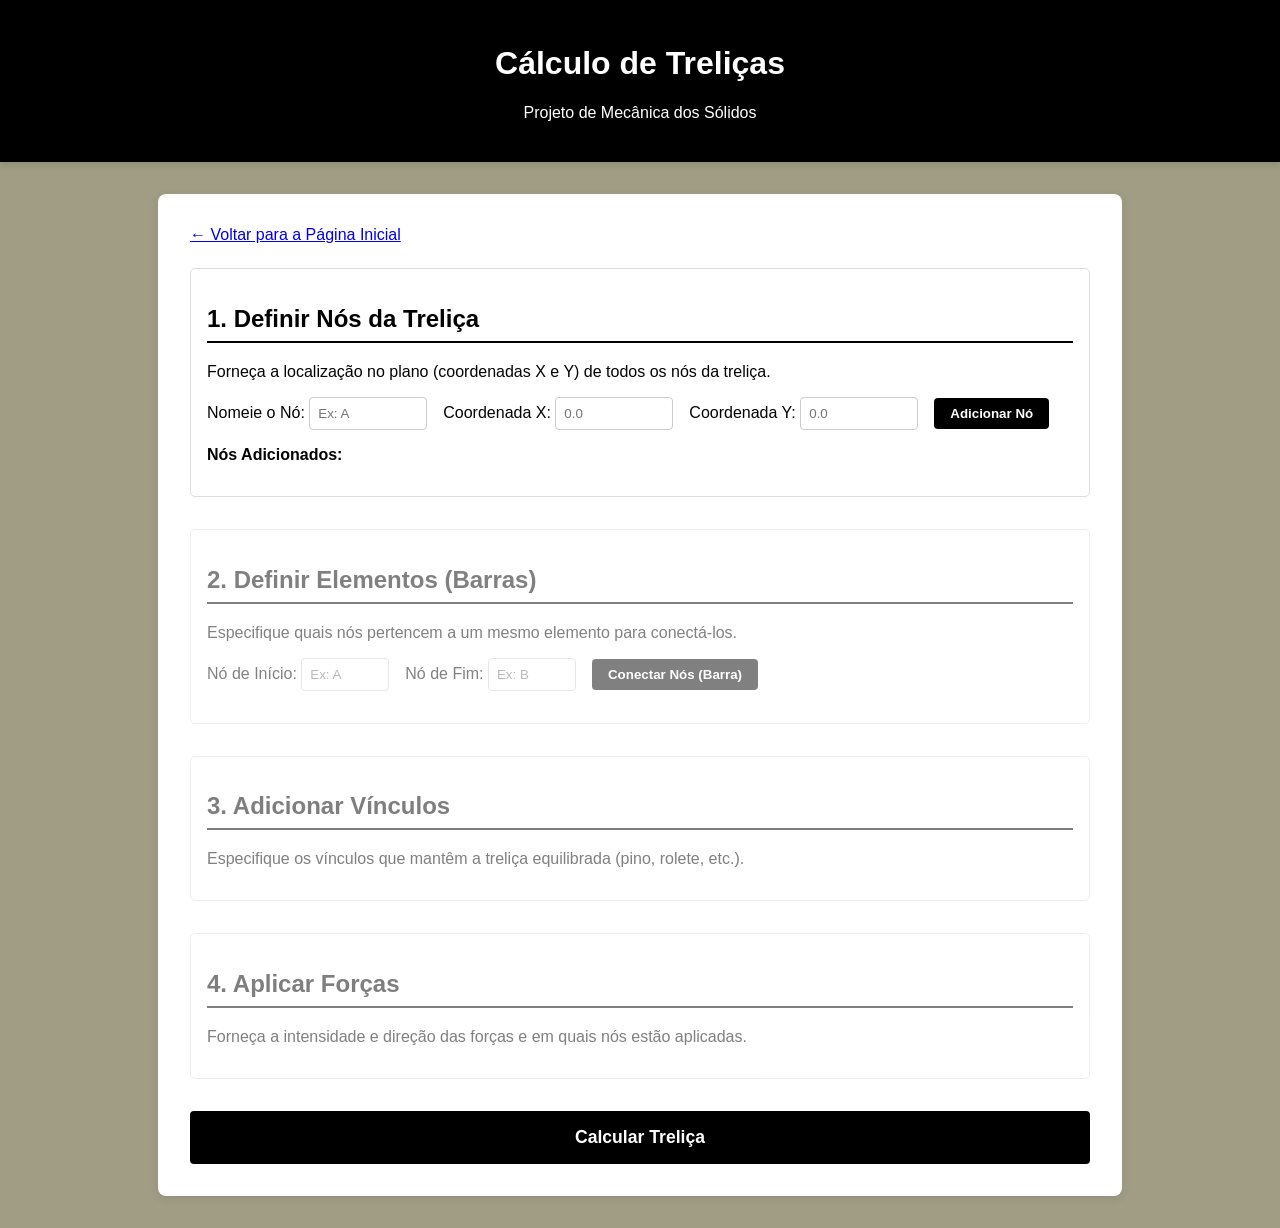
==== trelicas.html @ 82a8f2bc "Create trelicas.html" ====
<!DOCTYPE html>
<html lang="pt-BR">
<head>
    <meta charset="UTF-8">
    <meta name="viewport" content="width=device-width, initial-scale=1.0">
    <title>Calculadora de Treliças - Mecânica dos Sólidos</title>
    <link rel="stylesheet" href="style.css">
</head>
<body>

    <header>
        <h1>Cálculo de Treliças</h1>
        <p>Projeto de Mecânica dos Sólidos</p>
    </header>

    <main>
        <div style="margin-bottom: 1.5rem;">
            <a href="index.html" class="btn-voltar">← Voltar para a Página Inicial</a>
        </div>

        <section class="step-section" id="passo1">
            <h2>1. Definir Nós da Treliça</h2>
            <p>Forneça a localização no plano (coordenadas X e Y) de todos os nós da treliça.</p>
            
            <div class="input-group">
                <label>Nomeie o Nó: <input type="text" id="node-id" placeholder="Ex: A" maxlength="2"></label>
                <label>Coordenada X: <input type="number" id="node-x" step="0.01" placeholder="0.0"></label>
                <label>Coordenada Y: <input type="number" id="node-y" step="0.01" placeholder="0.0"></label>
                <button onclick="adicionarNo()">Adicionar Nó</button>
            </div>

            <div class="node-list" id="lista-nos">
                <strong>Nós Adicionados:</strong>
                <ul id="ul-nos"></ul>
            </div>
        </section>

        <section class="step-section" id="passo2" style="opacity: 0.5;">
            <h2>2. Definir Elementos (Barras)</h2>
            <p>Especifique quais nós pertencem a um mesmo elemento para conectá-los.</p>
            <div class="input-group">
                <label>Nó de Início: <input type="text" id="bar-start" placeholder="Ex: A" maxlength="2" style="width: 70px;"></label>
                <label>Nó de Fim: <input type="text" id="bar-end" placeholder="Ex: B" maxlength="2" style="width: 70px;"></label>
                <button onclick="alert('Lógica de adicionar barras será implementada aqui!')">Conectar Nós (Barra)</button>
            </div>
        </section>

        <section class="step-section" id="passo3" style="opacity: 0.5;">
            <h2>3. Adicionar Vínculos</h2>
            <p>Especifique os vínculos que mantêm a treliça equilibrada (pino, rolete, etc.).</p>
        </section>

        <section class="step-section" id="passo4" style="opacity: 0.5;">
            <h2>4. Aplicar Forças</h2>
            <p>Forneça a intensidade e direção das forças e em quais nós estão aplicadas.</p>
        </section>

        <button class="btn-calcular">Calcular Treliça</button>
    </main>

    <script src="script.js"></script>
</body>
</html>
---- style.css ----
/* página inicial */
:root {
    --primary-color: #000000;
    --secondary-color: #a19d85;
    --text-color: #030303;
}

body {
    font-family: 'Segoe UI', Tahoma, Geneva, Verdana, sans-serif;
    background-color: var(--secondary-color);
    color: var(--text-color);
    margin: 0;
    padding: 0;
}

header {
    background-color: var(--primary-color);
    color: white;
    padding: 1.5rem;
    text-align: center;
    box-shadow: 0 4px 6px rgba(0,0,0,0.1);
}

main {
    max-width: 900px;
    margin: 2rem auto;
    background: white;
    padding: 2rem;
    border-radius: 8px;
    box-shadow: 0 2px 10px rgba(0,0,0,0.1);
}

h2 {
    color: var(--primary-color);
    border-bottom: 2px solid var(--primary-color);
    padding-bottom: 0.5rem;
}

.step-section {
    margin-bottom: 2rem;
    padding: 1rem;
    border: 1px solid #ddd;
    border-radius: 5px;
}

.input-group {
    display: flex;
    gap: 1rem;
    margin-bottom: 1rem;
    align-items: center;
}

input {
    padding: 0.5rem;
    border: 1px solid #ccc;
    border-radius: 4px;
    width: 100px;
}

button {
    background-color: var(--primary-color);
    color: white;
    border: none;
    padding: 0.5rem 1rem;
    border-radius: 4px;
    cursor: pointer;
    font-weight: bold;
    transition: background 0.3s;
}

button:hover {
    background-color: #004494;
}

.btn-calcular {
    width: 100%;
    padding: 1rem;
    font-size: 1.1rem;
}

.node-list {
    margin-top: 1rem;
}
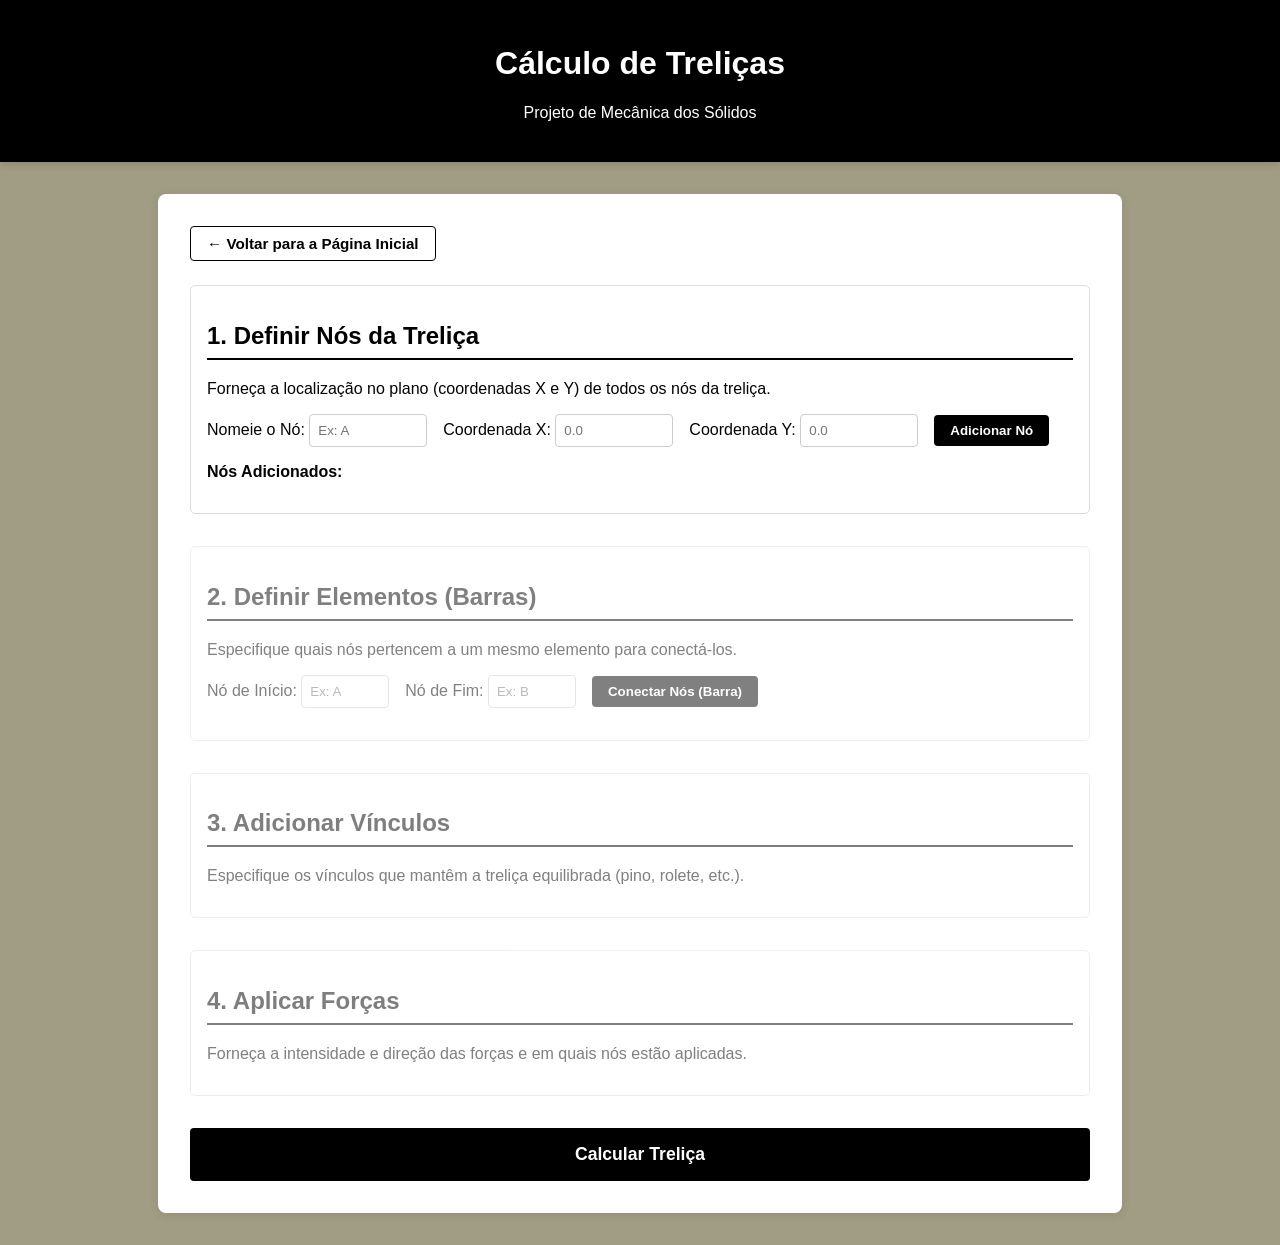
==== commit 31dac3f7: "Salvando progresso antes do checkout" ====
--- a/trelicas.html
+++ b/trelicas.html
@@ -60,4 +60,4 @@
 
     <script src="script.js"></script>
 </body>
-</html>
+</html>
--- a/style.css
+++ b/style.css
@@ -1,8 +1,9 @@
-/* página inicial */
+/* página inicial e global */
 :root {
     --primary-color: #000000;
     --secondary-color: #a19d85;
     --text-color: #030303;
+    --bg-card: #ffffff;
 }
 
 body {
@@ -36,6 +37,73 @@
     padding-bottom: 0.5rem;
 }
 
+/* Regras do Dashboard (Página Inicial) */
+.dashboard-grid {
+    display: flex;
+    flex-wrap: wrap;
+    gap: 1.5rem;
+    margin-top: 2rem;
+}
+
+.card {
+    background: var(--bg-card);
+    border: 1px solid #ddd;
+    border-radius: 8px;
+    padding: 1.5rem;
+    flex: 1 1 calc(50% - 1.5rem); /* Dois cards por linha no desktop */
+    box-sizing: border-box;
+    display: flex;
+    flex-direction: column;
+    justify-content: space-between;
+    box-shadow: 0 2px 5px rgba(0,0,0,0.05);
+}
+
+.card h3 {
+    margin-top: 0;
+    color: var(--primary-color);
+}
+
+.card p {
+    color: #555;
+    font-size: 0.95rem;
+    line-height: 1.4;
+    margin-bottom: 1.5rem;
+}
+
+.card.disabled {
+    opacity: 0.6;
+    background-color: #f9f9f9;
+}
+
+/* Botões e Links */
+.btn-link {
+    display: inline-block;
+    text-align: center;
+    background-color: var(--primary-color);
+    color: white;
+    text-decoration: none;
+    padding: 0.7rem 1rem;
+    border-radius: 4px;
+    font-weight: bold;
+    transition: background 0.3s;
+}
+
+.btn-link:hover {
+    background-color: #333333;
+}
+
+.btn-disabled {
+    background-color: #cccccc;
+    color: #666666;
+    border: none;
+    padding: 0.7rem 1rem;
+    border-radius: 4px;
+    font-weight: bold;
+    cursor: not-allowed;
+    width: 100%;
+}
+
+/* Estilos da página de cálculo (Treliças) */
 .step-section {
     margin-bottom: 2rem;
     padding: 1rem;
@@ -45,6 +113,7 @@
 
 .input-group {
     display: flex;
+    flex-wrap: wrap;
     gap: 1rem;
     margin-bottom: 1rem;
     align-items: center;
@@ -69,7 +138,7 @@
 }
 
 button:hover {
-    background-color: #004494;
+    background-color: #333333;
 }
 
 .btn-calcular {
@@ -80,4 +149,21 @@
 
 .node-list {
     margin-top: 1rem;
+}
+
+.btn-voltar {
+    display: inline-block;
+    color: var(--primary-color);
+    text-decoration: none;
+    font-weight: bold;
+    font-size: 0.95rem;
+    padding: 0.5rem 1rem;
+    border: 1px solid var(--primary-color);
+    border-radius: 4px;
+    transition: all 0.3s ease;
+}
+
+.btn-voltar:hover {
+    background-color: var(--primary-color);
+    color: white;
 }
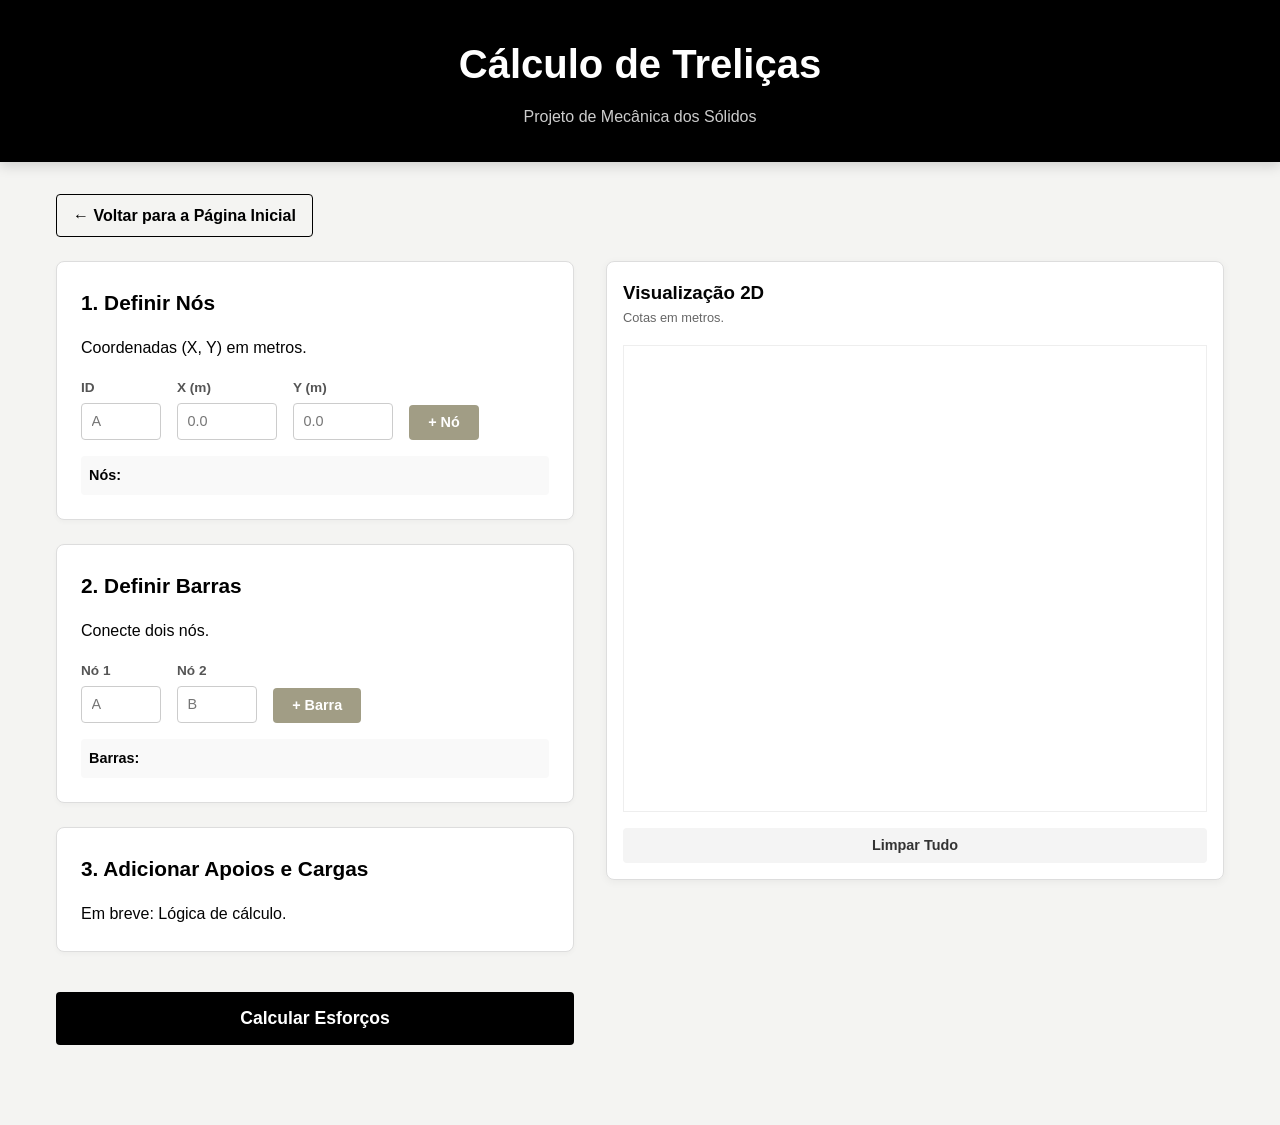
==== commit f7f21d64: "Update trelicas.html" ====
--- a/trelicas.html
+++ b/trelicas.html
@@ -14,50 +14,73 @@
     </header>
 
     <main>
-        <div style="margin-bottom: 1.5rem;">
-            <a href="index.html" class="btn-voltar">← Voltar para a Página Inicial</a>
-        </div>
+        <a href="index.html" class="btn-voltar">← Voltar para a Página Inicial</a>
 
-        <section class="step-section" id="passo1">
-            <h2>1. Definir Nós da Treliça</h2>
-            <p>Forneça a localização no plano (coordenadas X e Y) de todos os nós da treliça.</p>
-            
-            <div class="input-group">
-                <label>Nomeie o Nó: <input type="text" id="node-id" placeholder="Ex: A" maxlength="2"></label>
-                <label>Coordenada X: <input type="number" id="node-x" step="0.01" placeholder="0.0"></label>
-                <label>Coordenada Y: <input type="number" id="node-y" step="0.01" placeholder="0.0"></label>
-                <button onclick="adicionarNo()">Adicionar Nó</button>
+        <div class="calc-container">
+            <div class="inputs-panel">
+                <section class="step-section" id="passo1">
+                    <h2>1. Definir Nós</h2>
+                    <p>Coordenadas (X, Y) em metros.</p>
+                    
+                    <div class="input-group">
+                        <div class="input-field">
+                            <label>ID</label>
+                            <input type="text" id="node-id" placeholder="A" maxlength="2">
+                        </div>
+                        <div class="input-field">
+                            <label>X (m)</label>
+                            <input type="number" id="node-x" step="0.1" placeholder="0.0">
+                        </div>
+                        <div class="input-field">
+                            <label>Y (m)</label>
+                            <input type="number" id="node-y" step="0.1" placeholder="0.0">
+                        </div>
+                        <button class="btn-add" onclick="adicionarNo()">+ Nó</button>
+                    </div>
+
+                    <div class="data-list" id="lista-nos">
+                        <strong>Nós:</strong>
+                        <ul id="ul-nos"></ul>
+                    </div>
+                </section>
+
+                <section class="step-section" id="passo2">
+                    <h2>2. Definir Barras</h2>
+                    <p>Conecte dois nós.</p>
+                    <div class="input-group">
+                        <div class="input-field">
+                            <label>Nó 1</label>
+                            <input type="text" id="bar-start" placeholder="A" maxlength="2">
+                        </div>
+                        <div class="input-field">
+                            <label>Nó 2</label>
+                            <input type="text" id="bar-end" placeholder="B" maxlength="2">
+                        </div>
+                        <button class="btn-add" onclick="adicionarBarra()">+ Barra</button>
+                    </div>
+                    <div class="data-list">
+                        <strong>Barras:</strong>
+                        <ul id="ul-barras"></ul>
+                    </div>
+                </section>
+
+                <section class="step-section" id="passo3">
+                    <h2>3. Adicionar Apoios e Cargas</h2>
+                    <p>Em breve: Lógica de cálculo.</p>
+                </section>
+
+                <button class="btn-calcular" onclick="alert('Lógica de cálculo matricial necessária.')">Calcular Esforços</button>
             </div>
 
-            <div class="node-list" id="lista-nos">
-                <strong>Nós Adicionados:</strong>
-                <ul id="ul-nos"></ul>
+            <div class="graph-panel">
+                <h3>Visualização 2D</h3>
+                <p style="font-size:0.8rem; color:#666;">Cotas em metros.</p>
+                <canvas id="canvasTrelica" width="500" height="400"></canvas>
+                <button style="margin-top:0.5rem; background:#f4f4f4; color:#333; width:100%;" onclick="limparTudo()">Limpar Tudo</button>
             </div>
-        </section>
-
-        <section class="step-section" id="passo2" style="opacity: 0.5;">
-            <h2>2. Definir Elementos (Barras)</h2>
-            <p>Especifique quais nós pertencem a um mesmo elemento para conectá-los.</p>
-            <div class="input-group">
-                <label>Nó de Início: <input type="text" id="bar-start" placeholder="Ex: A" maxlength="2" style="width: 70px;"></label>
-                <label>Nó de Fim: <input type="text" id="bar-end" placeholder="Ex: B" maxlength="2" style="width: 70px;"></label>
-                <button onclick="alert('Lógica de adicionar barras será implementada aqui!')">Conectar Nós (Barra)</button>
-            </div>
-        </section>
-
-        <section class="step-section" id="passo3" style="opacity: 0.5;">
-            <h2>3. Adicionar Vínculos</h2>
-            <p>Especifique os vínculos que mantêm a treliça equilibrada (pino, rolete, etc.).</p>
-        </section>
-
-        <section class="step-section" id="passo4" style="opacity: 0.5;">
-            <h2>4. Aplicar Forças</h2>
-            <p>Forneça a intensidade e direção das forças e em quais nós estão aplicadas.</p>
-        </section>
-
-        <button class="btn-calcular">Calcular Treliça</button>
+        </div>
     </main>
 
-    <script src="script.js"></script>
+    <script src="script_trelicas.js"></script>
 </body>
-</html>+</html>
--- a/style.css
+++ b/style.css
@@ -1,43 +1,86 @@
-/* página inicial e global */
+/* --- Variáveis Globais e Reset --- */
 :root {
-    --primary-color: #000000;
-    --secondary-color: #a19d85;
+    --primary-color: #000000; /* Preto */
+    --secondary-color: #a19d85; /* Bege/Safari */
+    --accent-color: #d4af37; /* Ouro para destaques */
     --text-color: #030303;
     --bg-card: #ffffff;
-}
-
-body {
-    font-family: 'Segoe UI', Tahoma, Geneva, Verdana, sans-serif;
-    background-color: var(--secondary-color);
-    color: var(--text-color);
+    --bg-page: #f4f4f2;
+    --border-color: #ddd;
+}
+
+* {
+    box-sizing: border-box;
     margin: 0;
     padding: 0;
 }
 
+body {
+    font-family: 'Segoe UI', Roboto, Helvetica, Arial, sans-serif;
+    background-color: var(--bg-page);
+    color: var(--text-color);
+    line-height: 1.6;
+}
+
+/* --- Header --- */
 header {
     background-color: var(--primary-color);
     color: white;
-    padding: 1.5rem;
+    padding: 2rem 1rem;
     text-align: center;
-    box-shadow: 0 4px 6px rgba(0,0,0,0.1);
-}
-
+    box-shadow: 0 4px 12px rgba(0,0,0,0.15);
+}
+
+header h1 {
+    font-size: 2.5rem;
+    margin-bottom: 0.5rem;
+}
+
+header p {
+    font-weight: 300;
+    opacity: 0.8;
+}
+
+/* --- Main Layout --- */
 main {
-    max-width: 900px;
+    max-width: 1200px; /* Aumentado para acomodar gráfico + inputs */
     margin: 2rem auto;
+    padding: 0 1rem;
+    padding-bottom: 3rem;
+}
+
+/* Conteiner para separar inputs do gráfico nas páginas internas */
+.calc-container {
+    display: flex;
+    flex-wrap: wrap;
+    gap: 2rem;
+}
+
+.inputs-panel {
+    flex: 1 1 400px;
+}
+
+.graph-panel {
+    flex: 1 1 500px;
     background: white;
-    padding: 2rem;
+    padding: 1rem;
     border-radius: 8px;
-    box-shadow: 0 2px 10px rgba(0,0,0,0.1);
-}
-
-h2 {
-    color: var(--primary-color);
-    border-bottom: 2px solid var(--primary-color);
-    padding-bottom: 0.5rem;
-}
-
-/* Regras do Dashboard (Página Inicial) */
+    border: 1px solid var(--border-color);
+    box-shadow: 0 2px 8px rgba(0,0,0,0.05);
+    position: sticky; /* Mantém o gráfico visível ao rolar */
+    top: 1rem;
+    height: fit-content;
+}
+
+canvas {
+    width: 100%;
+    height: auto;
+    background-color: #fff;
+    border: 1px solid #eee;
+    margin-top: 1rem;
+}
+
+/* --- Dashboard (Index) --- */
 .dashboard-grid {
     display: flex;
     flex-wrap: wrap;
@@ -47,108 +90,148 @@
 
 .card {
     background: var(--bg-card);
-    border: 1px solid #ddd;
+    border: 1px solid var(--border-color);
     border-radius: 8px;
-    padding: 1.5rem;
-    flex: 1 1 calc(50% - 1.5rem); /* Dois cards por linha no desktop */
-    box-sizing: border-box;
+    padding: 2rem;
+    flex: 1 1 calc(33.333% - 1.5rem);
     display: flex;
     flex-direction: column;
     justify-content: space-between;
-    box-shadow: 0 2px 5px rgba(0,0,0,0.05);
+    transition: transform 0.2s ease, box-shadow 0.2s ease;
+}
+
+.card:not(.disabled):hover {
+    transform: translateY(-5px);
+    box-shadow: 0 5px 15px rgba(0,0,0,0.1);
 }
 
 .card h3 {
-    margin-top: 0;
+    font-size: 1.5rem;
     color: var(--primary-color);
+    margin-bottom: 1rem;
+    border-bottom: 2px solid var(--secondary-color);
+    padding-bottom: 0.5rem;
 }
 
 .card p {
     color: #555;
+    margin-bottom: 2rem;
     font-size: 0.95rem;
-    line-height: 1.4;
-    margin-bottom: 1.5rem;
 }
 
 .card.disabled {
     opacity: 0.6;
     background-color: #f9f9f9;
-}
-
-/* Botões e Links */
+    border-style: dashed;
+}
+
+/* --- Seções de Passo a Passo --- */
+.step-section {
+    background: white;
+    margin-bottom: 1.5rem;
+    padding: 1.5rem;
+    border: 1px solid var(--border-color);
+    border-radius: 8px;
+    box-shadow: 0 2px 5px rgba(0,0,0,0.03);
+}
+
+.step-section h2 {
+    color: var(--primary-color);
+    font-size: 1.3rem;
+    margin-bottom: 1rem;
+    display: flex;
+    align-items: center;
+    gap: 0.5rem;
+}
+
+.input-group {
+    display: flex;
+    flex-wrap: wrap;
+    gap: 1rem;
+    margin-top: 1rem;
+    align-items: flex-end;
+}
+
+.input-field {
+    display: flex;
+    flex-direction: column;
+    gap: 0.25rem;
+}
+
+.input-field label {
+    font-size: 0.85rem;
+    font-weight: bold;
+    color: #555;
+}
+
+input, select {
+    padding: 0.6rem;
+    border: 1px solid #ccc;
+    border-radius: 4px;
+    font-size: 0.9rem;
+}
+
+input[type="number"] {
+    width: 100px;
+}
+
+input[type="text"] {
+    width: 80px;
+}
+
+/* --- Botões --- */
+button {
+    padding: 0.6rem 1.2rem;
+    border-radius: 4px;
+    font-weight: bold;
+    cursor: pointer;
+    transition: background 0.2s;
+    border: none;
+    font-size: 0.9rem;
+}
+
+.btn-add {
+    background-color: var(--secondary-color);
+    color: white;
+}
+
+.btn-add:hover {
+    background-color: #8a8670;
+}
+
 .btn-link {
-    display: inline-block;
+    display: block;
     text-align: center;
     background-color: var(--primary-color);
     color: white;
     text-decoration: none;
-    padding: 0.7rem 1rem;
-    border-radius: 4px;
-    font-weight: bold;
-    transition: background 0.3s;
+    padding: 0.8rem;
+    border-radius: 4px;
+    font-weight: bold;
 }
 
 .btn-link:hover {
-    background-color: #333333;
+    background-color: #333;
 }
 
 .btn-disabled {
-    background-color: #cccccc;
-    color: #666666;
-    border: none;
-    padding: 0.7rem 1rem;
-    border-radius: 4px;
-    font-weight: bold;
+    background-color: #ccc;
+    color: #666;
     cursor: not-allowed;
     width: 100%;
-}
-
-/* Estilos da página de cálculo (Treliças) */
-.step-section {
-    margin-bottom: 2rem;
-    padding: 1rem;
-    border: 1px solid #ddd;
-    border-radius: 5px;
-}
-
-.input-group {
-    display: flex;
-    flex-wrap: wrap;
-    gap: 1rem;
-    margin-bottom: 1rem;
-    align-items: center;
-}
-
-input {
-    padding: 0.5rem;
-    border: 1px solid #ccc;
-    border-radius: 4px;
-    width: 100px;
-}
-
-button {
-    background-color: var(--primary-color);
-    color: white;
-    border: none;
-    padding: 0.5rem 1rem;
-    border-radius: 4px;
-    cursor: pointer;
-    font-weight: bold;
-    transition: background 0.3s;
-}
-
-button:hover {
-    background-color: #333333;
 }
 
 .btn-calcular {
     width: 100%;
     padding: 1rem;
     font-size: 1.1rem;
-}
-
-.node-list {
-    margin-top: 1rem;
+    background-color: var(--primary-color);
+    color: white;
+    margin-top: 1rem;
+}
+
+.btn-calcular:hover {
+    background-color: #333;
 }
 
 .btn-voltar {
@@ -156,14 +239,42 @@
     color: var(--primary-color);
     text-decoration: none;
     font-weight: bold;
-    font-size: 0.95rem;
+    margin-bottom: 1.5rem;
     padding: 0.5rem 1rem;
     border: 1px solid var(--primary-color);
     border-radius: 4px;
-    transition: all 0.3s ease;
 }
 
 .btn-voltar:hover {
     background-color: var(--primary-color);
     color: white;
-}+}
+
+/* --- Listas e Resultados --- */
+.data-list {
+    margin-top: 1rem;
+    font-size: 0.9rem;
+    max-height: 150px;
+    overflow-y: auto;
+    padding: 0.5rem;
+    background: #f9f9f9;
+    border-radius: 4px;
+}
+
+.data-list ul {
+    list-style: none;
+    padding-left: 0.5rem;
+}
+
+.data-list li {
+    border-bottom: 1px solid #eee;
+    padding: 0.25rem 0;
+}
+
+.result-box {
+    margin-top: 1rem;
+    padding: 1rem;
+    background-color: #f4f4f2;
+    border-left: 4px solid var(--secondary-color);
+    font-size: 0.9rem;
+}
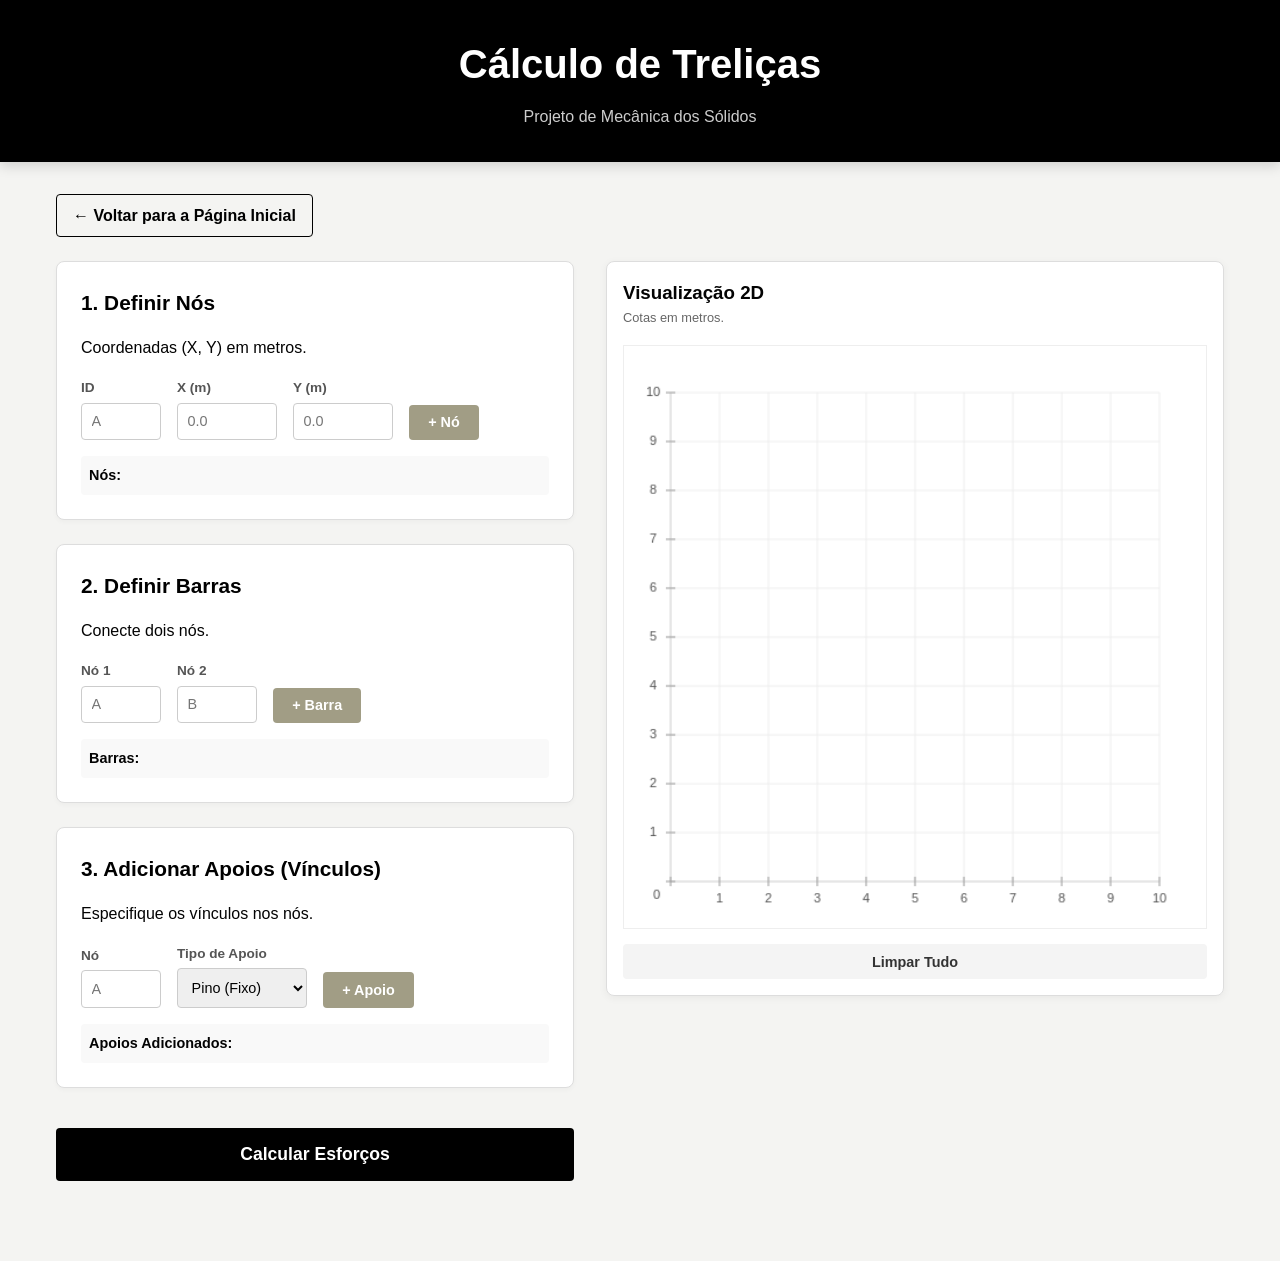
==== commit cbd8b557: "alteração na parte de trliças" ====
--- a/trelicas.html
+++ b/trelicas.html
@@ -64,10 +64,30 @@
                     </div>
                 </section>
 
-                <section class="step-section" id="passo3">
-                    <h2>3. Adicionar Apoios e Cargas</h2>
-                    <p>Em breve: Lógica de cálculo.</p>
-                </section>
+  <section class="step-section" id="passo3">
+    <h2>3. Adicionar Apoios (Vínculos)</h2>
+    <p>Especifique os vínculos nos nós.</p>
+    
+    <div class="input-group">
+        <div class="input-field">
+            <label>Nó</label>
+            <input type="text" id="apoio-node" placeholder="A" maxlength="2">
+        </div>
+        <div class="input-field">
+            <label>Tipo de Apoio</label>
+            <select id="apoio-tipo" style="width: 130px;">
+                <option value="pino">Pino (Fixo)</option>
+                <option value="rolete">Rolete (Móvel)</option>
+            </select>
+        </div>
+        <button class="btn-add" onclick="adicionarApoio()">+ Apoio</button>
+    </div>
+
+    <div class="data-list" id="lista-apoios">
+        <strong>Apoios Adicionados:</strong>
+        <ul id="ul-apoios"></ul>
+    </div>
+</section>
 
                 <button class="btn-calcular" onclick="alert('Lógica de cálculo matricial necessária.')">Calcular Esforços</button>
             </div>
@@ -75,7 +95,7 @@
             <div class="graph-panel">
                 <h3>Visualização 2D</h3>
                 <p style="font-size:0.8rem; color:#666;">Cotas em metros.</p>
-                <canvas id="canvasTrelica" width="500" height="400"></canvas>
+                <canvas id="canvasTrelica" width="500" height="500"></canvas>
                 <button style="margin-top:0.5rem; background:#f4f4f4; color:#333; width:100%;" onclick="limparTudo()">Limpar Tudo</button>
             </div>
         </div>
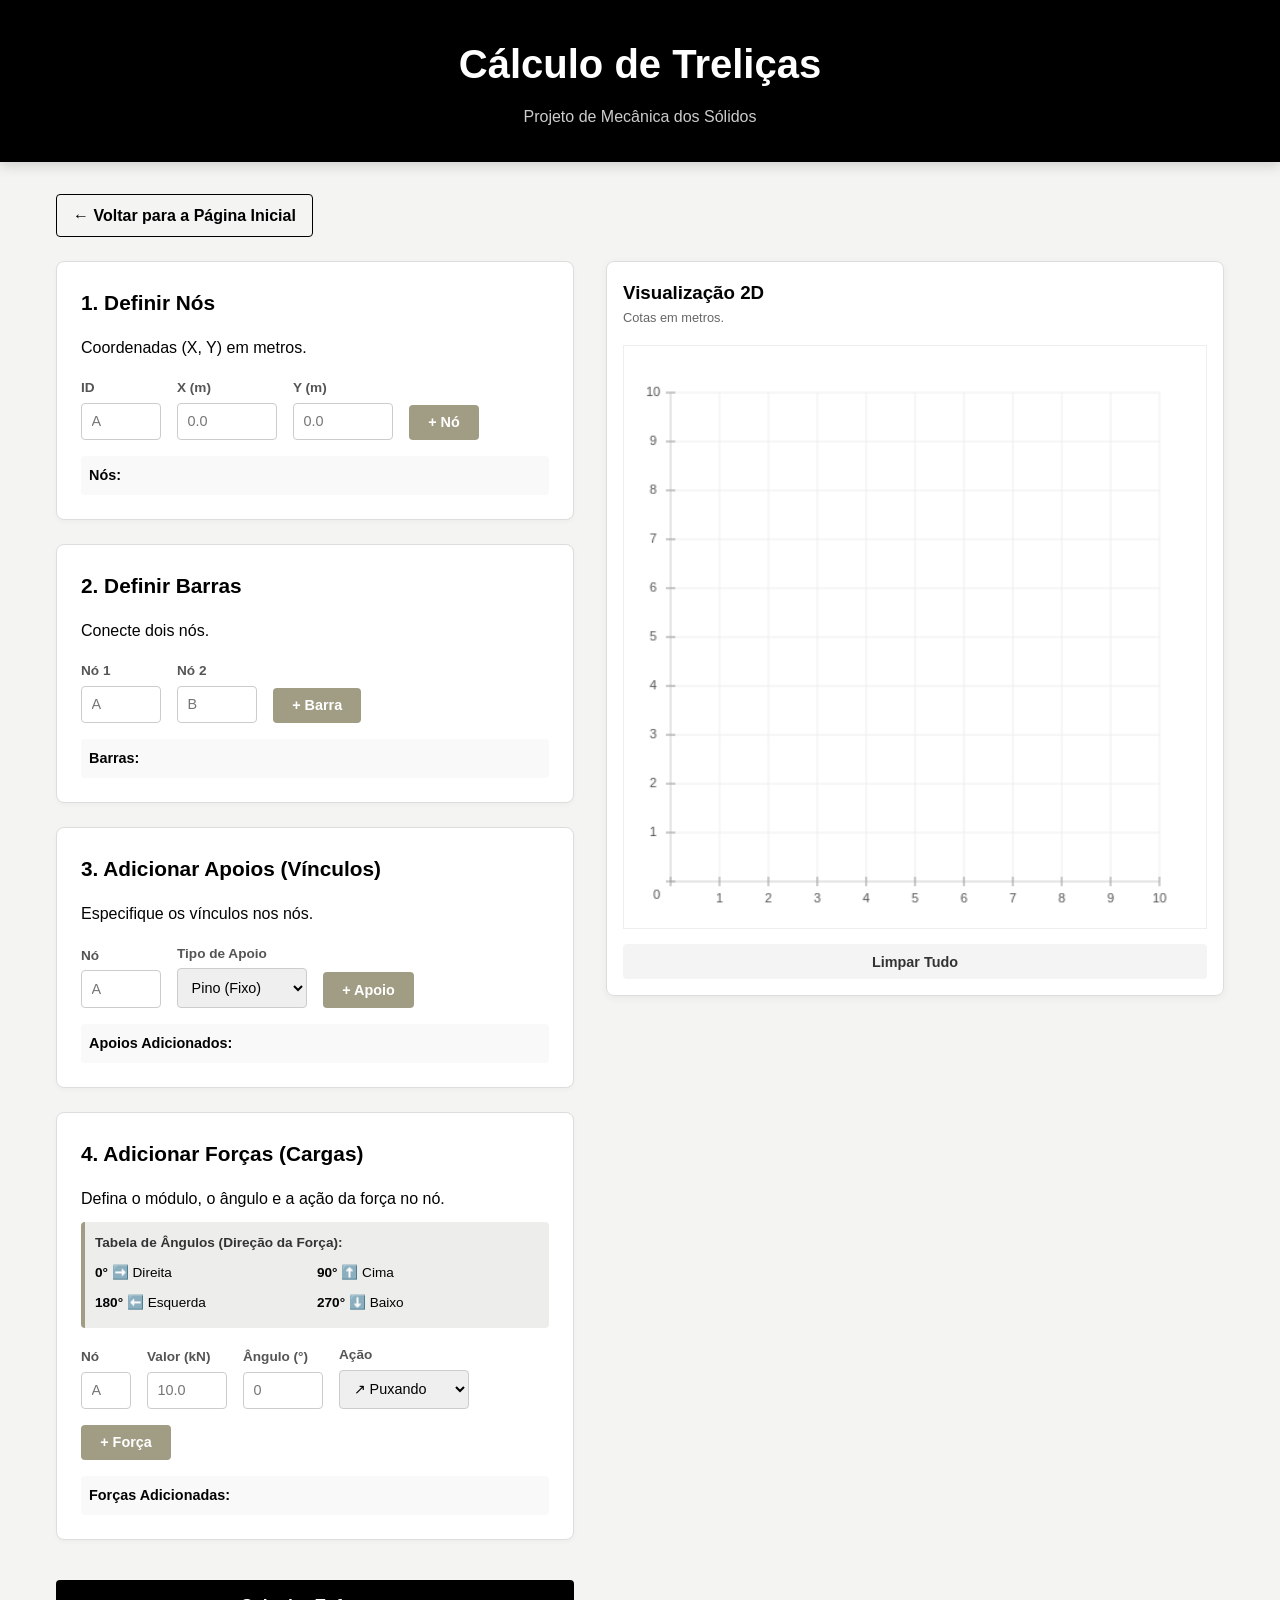
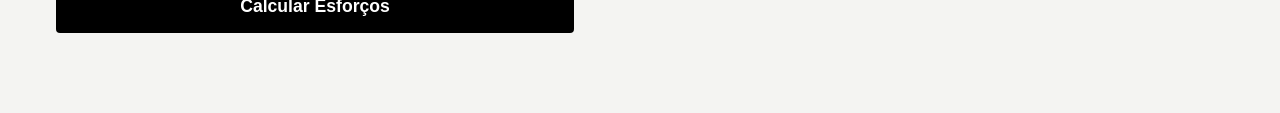
==== commit 55f7335b: "ALteração nas treliças" ====
--- a/trelicas.html
+++ b/trelicas.html
@@ -88,7 +88,52 @@
         <ul id="ul-apoios"></ul>
     </div>
 </section>
+<section class="step-section" id="passo4">
+    <h2>4. Adicionar Forças (Cargas)</h2>
+    <p>Defina o módulo, o ângulo e a ação da força no nó.</p>
+    
+    <div class="guia-angulos-container">
+        <strong class="guia-angulos-titulo">Tabela de Ângulos (Direção da Força):</strong>
+        <table class="guia-angulos-tabela">
+            <tr>
+                <td><strong>0°</strong> ➡️ Direita</td>
+                <td><strong>90°</strong> ⬆️ Cima</td>
+            </tr>
+            <tr>
+                <td><strong>180°</strong> ⬅️ Esquerda</td>
+                <td><strong>270°</strong> ⬇️ Baixo</td>
+            </tr>
+        </table>
+    </div>
 
+    <div class="input-group">
+        <div class="input-field">
+            <label>Nó</label>
+            <input type="text" id="forca-node" placeholder="A" maxlength="2" style="width: 50px;">
+        </div>
+        <div class="input-field">
+            <label>Valor (kN)</label>
+            <input type="number" id="forca-mod" step="0.1" placeholder="10.0" style="width: 80px;">
+        </div>
+        <div class="input-field">
+            <label>Ângulo (°)</label>
+            <input type="number" id="forca-ang" step="1" placeholder="0" style="width: 80px;" title="Ex: 0=Direita, 90=Cima, 270=Baixo">
+        </div>
+        <div class="input-field">
+            <label>Ação</label>
+            <select id="forca-sentido" style="width: 130px;">
+                <option value="saindo">↗ Puxando</option>
+                <option value="entrando">↘ Empurrando</option>
+            </select>
+        </div>
+        <button class="btn-add" onclick="adicionarForca()">+ Força</button>
+    </div>
+
+    <div class="data-list" id="lista-forcas">
+        <strong>Forças Adicionadas:</strong>
+        <ul id="ul-forcas"></ul>
+    </div>
+</section>
                 <button class="btn-calcular" onclick="alert('Lógica de cálculo matricial necessária.')">Calcular Esforços</button>
             </div>
 
--- a/style.css
+++ b/style.css
@@ -278,3 +278,29 @@
     border-left: 4px solid var(--secondary-color);
     font-size: 0.9rem;
 }
+/* --- Tabela Guia de Ângulos (Treliças) --- */
+.guia-angulos-container {
+    margin: 10px 0;
+    padding: 10px;
+    background-color: #ededeb; /* Um tom sutil para destacar do fundo branco do card */
+    border-left: 4px solid var(--secondary-color);
+    border-radius: 4px;
+    font-size: 0.85rem;
+}
+
+.guia-angulos-titulo {
+    color: #333;
+    display: block;
+    margin-bottom: 5px;
+}
+
+.guia-angulos-tabela {
+    width: 100%;
+    text-align: left;
+    border-collapse: collapse;
+}
+
+.guia-angulos-tabela td {
+    padding: 4px 0;
+    width: 50%; /* Divide o espaço igualmente em duas colunas */
+}
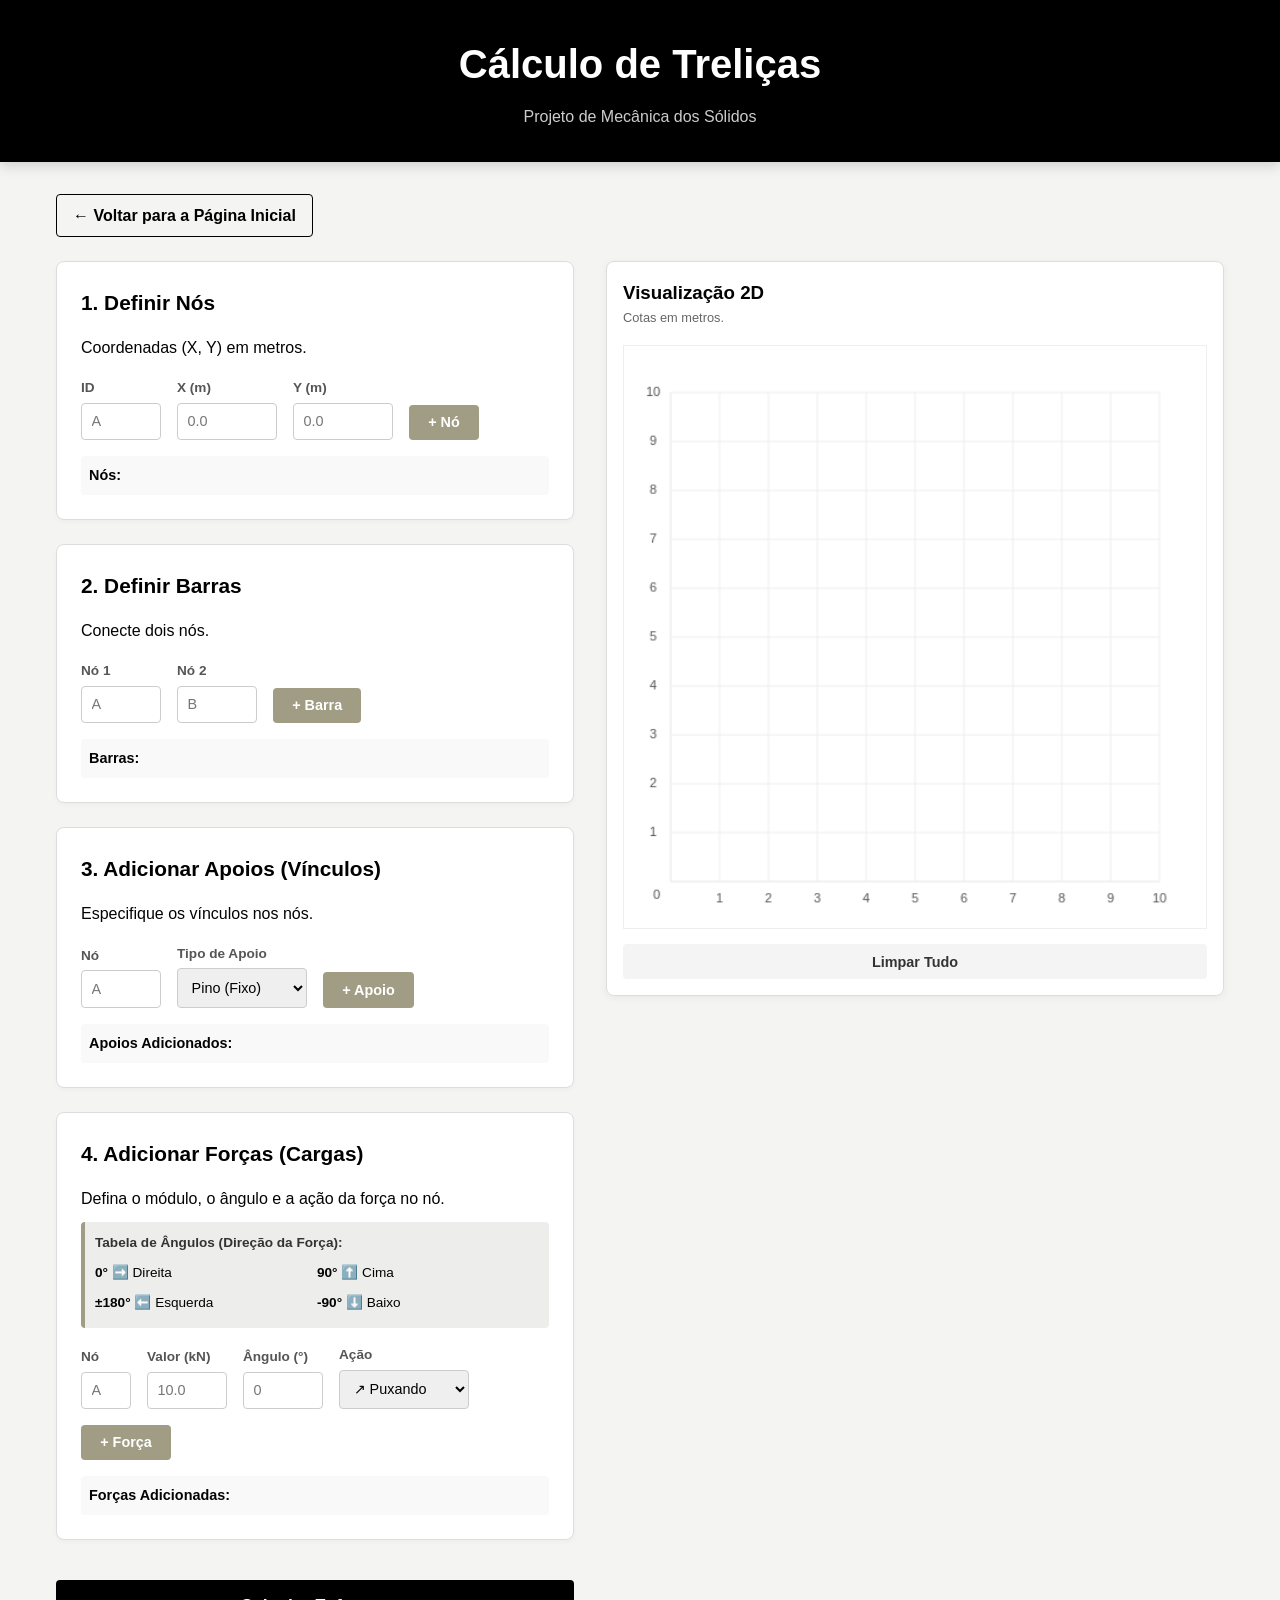
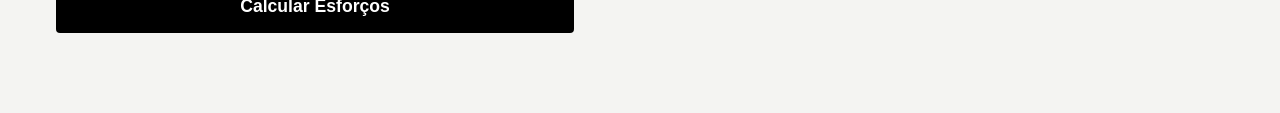
==== commit 25b774cb: "feat: trelicas finalizadas com separacao de arquivos e lousa de calculo" ====
--- a/trelicas.html
+++ b/trelicas.html
@@ -64,88 +64,104 @@
                     </div>
                 </section>
 
-  <section class="step-section" id="passo3">
-    <h2>3. Adicionar Apoios (Vínculos)</h2>
-    <p>Especifique os vínculos nos nós.</p>
-    
-    <div class="input-group">
-        <div class="input-field">
-            <label>Nó</label>
-            <input type="text" id="apoio-node" placeholder="A" maxlength="2">
-        </div>
-        <div class="input-field">
-            <label>Tipo de Apoio</label>
-            <select id="apoio-tipo" style="width: 130px;">
-                <option value="pino">Pino (Fixo)</option>
-                <option value="rolete">Rolete (Móvel)</option>
-            </select>
-        </div>
-        <button class="btn-add" onclick="adicionarApoio()">+ Apoio</button>
-    </div>
+                <section class="step-section" id="passo3">
+                    <h2>3. Adicionar Apoios (Vínculos)</h2>
+                    <p>Especifique os vínculos nos nós.</p>
+                    
+                    <div class="input-group">
+                        <div class="input-field">
+                            <label>Nó</label>
+                            <input type="text" id="apoio-node" placeholder="A" maxlength="2">
+                        </div>
+                        <div class="input-field">
+                            <label>Tipo de Apoio</label>
+                            <select id="apoio-tipo" style="width: 130px;">
+                                <option value="pino">Pino (Fixo)</option>
+                                <option value="rolete">Rolete (Móvel)</option>
+                            </select>
+                        </div>
+                        <button class="btn-add" onclick="adicionarApoio()">+ Apoio</button>
+                    </div>
 
-    <div class="data-list" id="lista-apoios">
-        <strong>Apoios Adicionados:</strong>
-        <ul id="ul-apoios"></ul>
-    </div>
-</section>
-<section class="step-section" id="passo4">
-    <h2>4. Adicionar Forças (Cargas)</h2>
-    <p>Defina o módulo, o ângulo e a ação da força no nó.</p>
-    
-    <div class="guia-angulos-container">
-        <strong class="guia-angulos-titulo">Tabela de Ângulos (Direção da Força):</strong>
-        <table class="guia-angulos-tabela">
-            <tr>
-                <td><strong>0°</strong> ➡️ Direita</td>
-                <td><strong>90°</strong> ⬆️ Cima</td>
-            </tr>
-            <tr>
-                <td><strong>180°</strong> ⬅️ Esquerda</td>
-                <td><strong>270°</strong> ⬇️ Baixo</td>
-            </tr>
-        </table>
-    </div>
+                    <div class="data-list" id="lista-apoios">
+                        <strong>Apoios Adicionados:</strong>
+                        <ul id="ul-apoios"></ul>
+                    </div>
+                </section>
 
-    <div class="input-group">
-        <div class="input-field">
-            <label>Nó</label>
-            <input type="text" id="forca-node" placeholder="A" maxlength="2" style="width: 50px;">
-        </div>
-        <div class="input-field">
-            <label>Valor (kN)</label>
-            <input type="number" id="forca-mod" step="0.1" placeholder="10.0" style="width: 80px;">
-        </div>
-        <div class="input-field">
-            <label>Ângulo (°)</label>
-            <input type="number" id="forca-ang" step="1" placeholder="0" style="width: 80px;" title="Ex: 0=Direita, 90=Cima, 270=Baixo">
-        </div>
-        <div class="input-field">
-            <label>Ação</label>
-            <select id="forca-sentido" style="width: 130px;">
-                <option value="saindo">↗ Puxando</option>
-                <option value="entrando">↘ Empurrando</option>
-            </select>
-        </div>
-        <button class="btn-add" onclick="adicionarForca()">+ Força</button>
-    </div>
+                <section class="step-section" id="passo4">
+                    <h2>4. Adicionar Forças (Cargas)</h2>
+                    <p>Defina o módulo, o ângulo e a ação da força no nó.</p>
+                    
+                    <div class="guia-angulos-container">
+                        <strong class="guia-angulos-titulo">Tabela de Ângulos (Direção da Força):</strong>
+                        <table class="guia-angulos-tabela">
+                            <tr>
+                                <td><strong>0°</strong> ➡️ Direita</td>
+                                <td><strong>90°</strong> ⬆️ Cima</td>
+                            </tr>
+                            <tr>
+                                <td><strong>±180°</strong> ⬅️ Esquerda</td>
+                                <td><strong>-90°</strong> ⬇️ Baixo</td>
+                            </tr>
+                        </table>
+                    </div>
 
-    <div class="data-list" id="lista-forcas">
-        <strong>Forças Adicionadas:</strong>
-        <ul id="ul-forcas"></ul>
-    </div>
-</section>
-                <button class="btn-calcular" onclick="alert('Lógica de cálculo matricial necessária.')">Calcular Esforços</button>
+                    <div class="input-group">
+                        <div class="input-field">
+                            <label>Nó</label>
+                            <input type="text" id="forca-node" placeholder="A" maxlength="2" style="width: 50px;">
+                        </div>
+                        <div class="input-field">
+                            <label>Valor (kN)</label>
+                            <input type="number" id="forca-mod" step="0.1" placeholder="10.0" style="width: 80px;">
+                        </div>
+                        <div class="input-field">
+                            <label>Ângulo (°)</label>
+                            <input type="number" id="forca-ang" step="1" placeholder="0" style="width: 80px;" title="Ex: 0=Direita, 90=Cima, -90=Baixo">
+                        </div>
+                        <div class="input-field">
+                            <label>Ação</label>
+                            <select id="forca-sentido" style="width: 130px;">
+                                <option value="saindo">↗ Puxando</option>
+                                <option value="entrando">↘ Empurrando</option>
+                            </select>
+                        </div>
+                        <button class="btn-add" onclick="adicionarForca()">+ Força</button>
+                    </div>
+
+                    <div class="data-list" id="lista-forcas">
+                        <strong>Forças Adicionadas:</strong>
+                        <ul id="ul-forcas"></ul>
+                    </div>
+                </section>
+
+                <button class="btn-calcular" onclick="calcularEsforcos()">Calcular Esforços</button>
             </div>
 
             <div class="graph-panel">
                 <h3>Visualização 2D</h3>
                 <p style="font-size:0.8rem; color:#666;">Cotas em metros.</p>
+                
                 <canvas id="canvasTrelica" width="500" height="500"></canvas>
                 <button style="margin-top:0.5rem; background:#f4f4f4; color:#333; width:100%;" onclick="limparTudo()">Limpar Tudo</button>
+                
+                <div id="lousa-resultados" class="lousa" style="display: none;">
+                    <h4>Cálculo</h4>
+                    <div id="lousa-texto"></div>
+                </div>
             </div>
         </div>
     </main>
 
+    <div id="modal-alerta" class="modal-overlay" style="display: none;">
+        <div class="modal-content">
+            <h3 id="alerta-titulo">Aviso</h3>
+            <p id="alerta-mensagem">Mensagem de erro aqui.</p>
+            <button onclick="fecharAlerta()">Entendi</button>
+        </div>
+    </div>
+
     <script src="script_trelicas.js"></script>
 </body>
-</html>
+</html>
--- a/style.css
+++ b/style.css
@@ -43,13 +43,13 @@
 
 /* --- Main Layout --- */
 main {
-    max-width: 1200px; /* Aumentado para acomodar gráfico + inputs */
+    max-width: 1200px;
     margin: 2rem auto;
     padding: 0 1rem;
     padding-bottom: 3rem;
 }
 
-/* Conteiner para separar inputs do gráfico nas páginas internas */
+/* Conteiner para separar inputs do gráfico */
 .calc-container {
     display: flex;
     flex-wrap: wrap;
@@ -67,7 +67,7 @@
     border-radius: 8px;
     border: 1px solid var(--border-color);
     box-shadow: 0 2px 8px rgba(0,0,0,0.05);
-    position: sticky; /* Mantém o gráfico visível ao rolar */
+    position: sticky;
     top: 1rem;
     height: fit-content;
 }
@@ -278,11 +278,12 @@
     border-left: 4px solid var(--secondary-color);
     font-size: 0.9rem;
 }
-/* --- Tabela Guia de Ângulos (Treliças) --- */
+
+/* --- Tabela Guia de Ângulos --- */
 .guia-angulos-container {
     margin: 10px 0;
     padding: 10px;
-    background-color: #ededeb; /* Um tom sutil para destacar do fundo branco do card */
+    background-color: #ededeb;
     border-left: 4px solid var(--secondary-color);
     border-radius: 4px;
     font-size: 0.85rem;
@@ -302,5 +303,96 @@
 
 .guia-angulos-tabela td {
     padding: 4px 0;
-    width: 50%; /* Divide o espaço igualmente em duas colunas */
-}+    width: 50%;
+}
+
+/* --- Modal de Alerta Customizado --- */
+.modal-overlay {
+    position: fixed;
+    top: 0;
+    left: 0;
+    width: 100%;
+    height: 100%;
+    background: rgba(0, 0, 0, 0.6);
+    display: flex;
+    justify-content: center;
+    align-items: center;
+    z-index: 1000;
+}
+
+.modal-content {
+    background: var(--bg-card);
+    padding: 2rem;
+    border-radius: 8px;
+    max-width: 450px;
+    width: 90%;
+    text-align: center;
+    box-shadow: 0 10px 25px rgba(0,0,0,0.2);
+    border-top: 5px solid #d9534f;
+    animation: deslizar 0.3s ease-out;
+}
+
+.modal-content h3 {
+    color: #d9534f;
+    margin-bottom: 1rem;
+    font-size: 1.4rem;
+}
+
+.modal-content p {
+    color: #555;
+    margin-bottom: 1.5rem;
+    font-size: 1rem;
+    line-height: 1.5;
+}
+
+.modal-content button {
+    background-color: var(--primary-color);
+    color: white;
+    padding: 0.6rem 2rem;
+    border: none;
+    border-radius: 4px;
+    cursor: pointer;
+    font-weight: bold;
+    font-size: 1rem;
+}
+
+.modal-content button:hover {
+    background-color: #333;
+}
+
+@keyframes deslizar {
+    from { transform: translateY(-20px); opacity: 0; }
+    to { transform: translateY(0); opacity: 1; }
+}
+
+/* --- Lousa de Resultados (Quadro de Engenharia) --- */
+.lousa {
+    background-color: #2c3e50;
+    color: #ecf0f1;
+    padding: 1.5rem;
+    border-radius: 8px;
+    margin-top: 1.5rem;
+    font-family: 'Consolas', 'Courier New', monospace;
+    box-shadow: inset 0 0 10px rgba(0,0,0,0.3);
+    border: 3px solid #1a252f;
+    animation: deslizar 0.4s ease-out;
+}
+
+.lousa h4 {
+    color: #f1c40f;
+    margin-bottom: 1rem;
+    border-bottom: 1px dashed #7f8c8d;
+    padding-bottom: 0.5rem;
+    font-family: 'Segoe UI', sans-serif;
+    text-transform: uppercase;
+    letter-spacing: 1px;
+}
+
+.lousa #lousa-texto p {
+    margin-bottom: 0.4rem;
+    font-size: 0.95rem;
+}
+
+.destaque-tracao { color: #5dade2; font-weight: bold; }
+.destaque-compressao { color: #e74c3c; font-weight: bold; }
+.destaque-zero { color: #95a5a6; font-style: italic; }
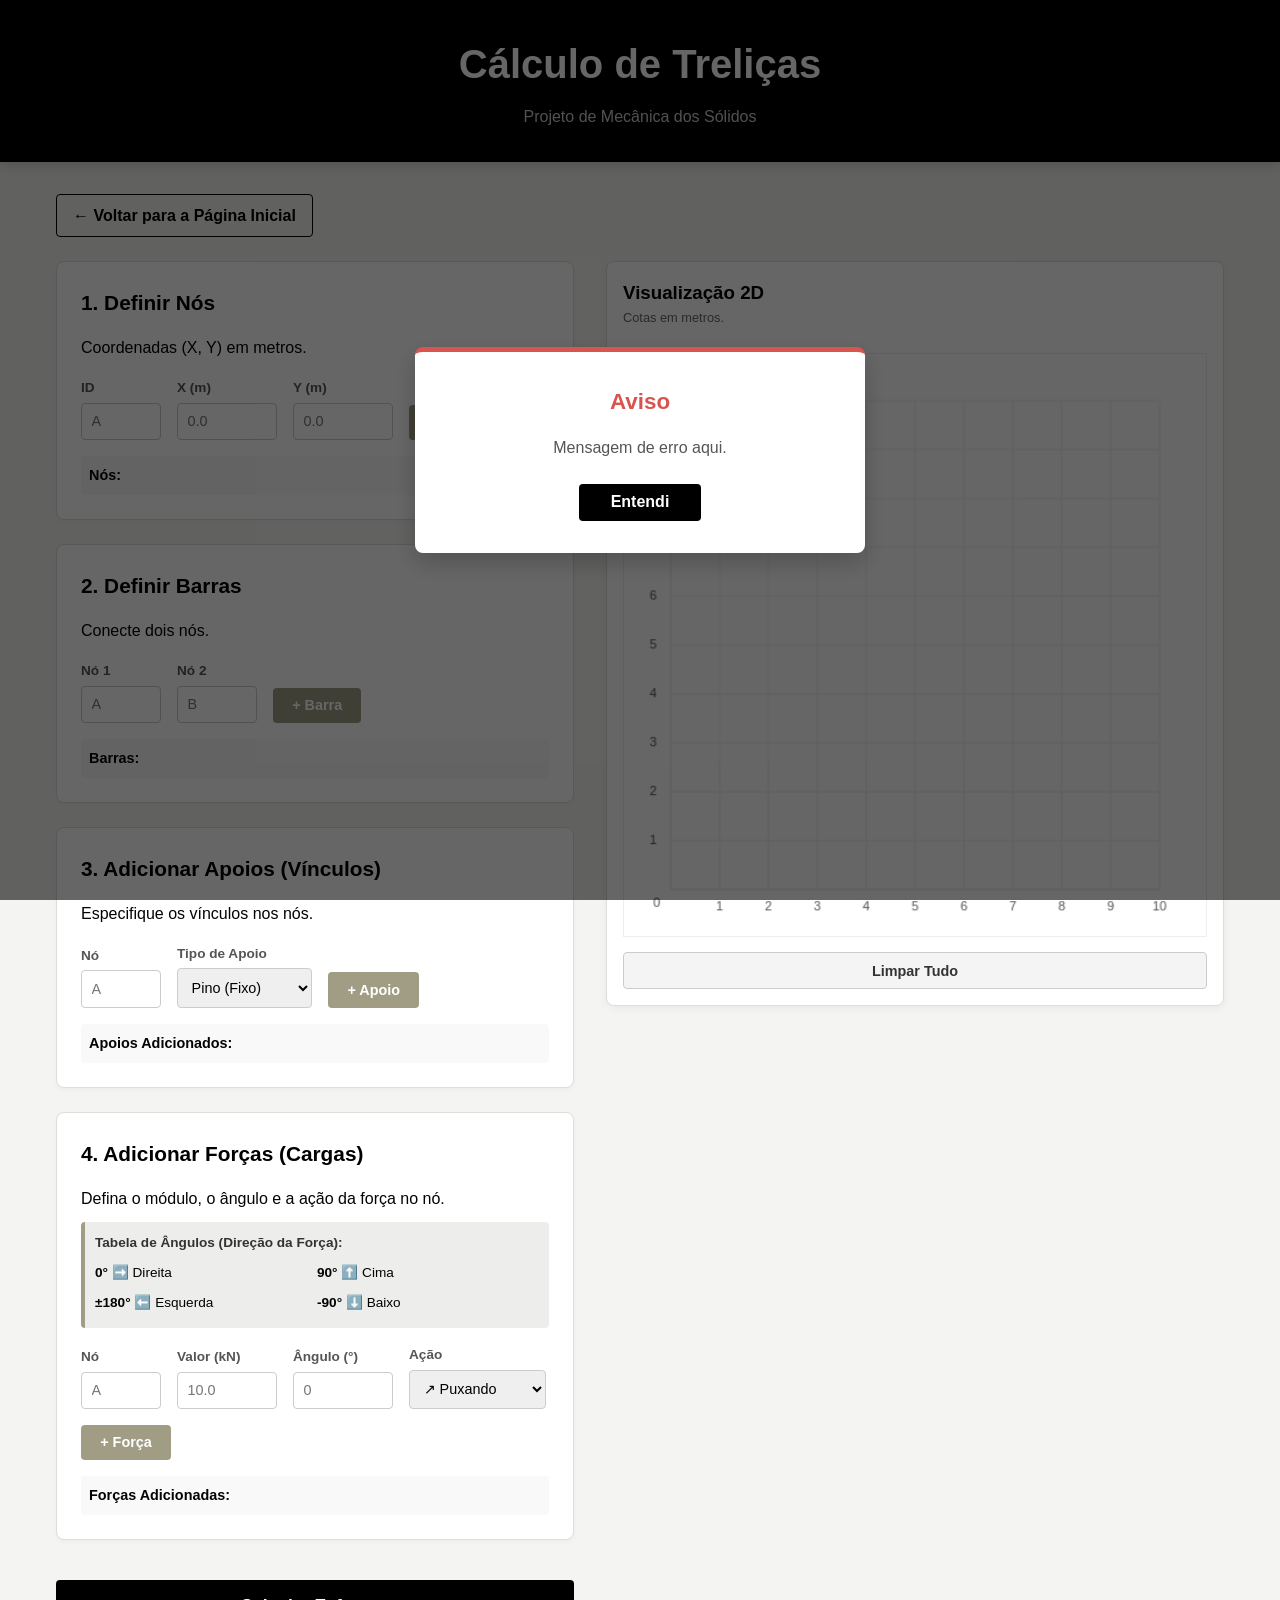
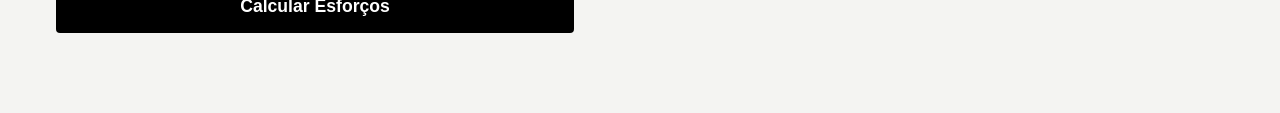
==== commit 85597262: "versao final blindada e auditada do portal de mecanica dos solidos" ====
--- a/trelicas.html
+++ b/trelicas.html
@@ -35,7 +35,7 @@
                             <label>Y (m)</label>
                             <input type="number" id="node-y" step="0.1" placeholder="0.0">
                         </div>
-                        <button class="btn-add" onclick="adicionarNo()">+ Nó</button>
+                        <button class="btn-add" id="btn-add-no">+ Nó</button>
                     </div>
 
                     <div class="data-list" id="lista-nos">
@@ -56,7 +56,7 @@
                             <label>Nó 2</label>
                             <input type="text" id="bar-end" placeholder="B" maxlength="2">
                         </div>
-                        <button class="btn-add" onclick="adicionarBarra()">+ Barra</button>
+                        <button class="btn-add" id="btn-add-barra">+ Barra</button>
                     </div>
                     <div class="data-list">
                         <strong>Barras:</strong>
@@ -75,12 +75,12 @@
                         </div>
                         <div class="input-field">
                             <label>Tipo de Apoio</label>
-                            <select id="apoio-tipo" style="width: 130px;">
+                            <select id="apoio-tipo">
                                 <option value="pino">Pino (Fixo)</option>
                                 <option value="rolete">Rolete (Móvel)</option>
                             </select>
                         </div>
-                        <button class="btn-add" onclick="adicionarApoio()">+ Apoio</button>
+                        <button class="btn-add" id="btn-add-apoio">+ Apoio</button>
                     </div>
 
                     <div class="data-list" id="lista-apoios">
@@ -110,24 +110,24 @@
                     <div class="input-group">
                         <div class="input-field">
                             <label>Nó</label>
-                            <input type="text" id="forca-node" placeholder="A" maxlength="2" style="width: 50px;">
+                            <input type="text" id="forca-node" placeholder="A" maxlength="2">
                         </div>
                         <div class="input-field">
                             <label>Valor (kN)</label>
-                            <input type="number" id="forca-mod" step="0.1" placeholder="10.0" style="width: 80px;">
+                            <input type="number" id="forca-mod" step="0.1" placeholder="10.0">
                         </div>
                         <div class="input-field">
                             <label>Ângulo (°)</label>
-                            <input type="number" id="forca-ang" step="1" placeholder="0" style="width: 80px;" title="Ex: 0=Direita, 90=Cima, -90=Baixo">
+                            <input type="number" id="forca-ang" step="1" placeholder="0" title="Ex: 0=Direita, 90=Cima, -90=Baixo">
                         </div>
                         <div class="input-field">
                             <label>Ação</label>
-                            <select id="forca-sentido" style="width: 130px;">
+                            <select id="forca-sentido">
                                 <option value="saindo">↗ Puxando</option>
                                 <option value="entrando">↘ Empurrando</option>
                             </select>
                         </div>
-                        <button class="btn-add" onclick="adicionarForca()">+ Força</button>
+                        <button class="btn-add" id="btn-add-forca">+ Força</button>
                     </div>
 
                     <div class="data-list" id="lista-forcas">
@@ -136,17 +136,17 @@
                     </div>
                 </section>
 
-                <button class="btn-calcular" onclick="calcularEsforcos()">Calcular Esforços</button>
+                <button class="btn-calcular" id="btn-calcular-esforcos">Calcular Esforços</button>
             </div>
 
             <div class="graph-panel">
                 <h3>Visualização 2D</h3>
-                <p style="font-size:0.8rem; color:#666;">Cotas em metros.</p>
+                <p class="legenda-cotas">Cotas em metros.</p>
                 
                 <canvas id="canvasTrelica" width="500" height="500"></canvas>
-                <button style="margin-top:0.5rem; background:#f4f4f4; color:#333; width:100%;" onclick="limparTudo()">Limpar Tudo</button>
+                <button class="btn-limpar" id="btn-limpar-tudo">Limpar Tudo</button>
                 
-                <div id="lousa-resultados" class="lousa" style="display: none;">
+                <div id="lousa-resultados" class="lousa">
                     <h4>Cálculo</h4>
                     <div id="lousa-texto"></div>
                 </div>
@@ -154,11 +154,11 @@
         </div>
     </main>
 
-    <div id="modal-alerta" class="modal-overlay" style="display: none;">
+    <div id="modal-alerta" class="modal-overlay">
         <div class="modal-content">
             <h3 id="alerta-titulo">Aviso</h3>
             <p id="alerta-mensagem">Mensagem de erro aqui.</p>
-            <button onclick="fecharAlerta()">Entendi</button>
+            <button id="btn-fechar-alerta">Entendi</button>
         </div>
     </div>
 
--- a/style.css
+++ b/style.css
@@ -395,4 +395,36 @@
 
 .destaque-tracao { color: #5dade2; font-weight: bold; }
 .destaque-compressao { color: #e74c3c; font-weight: bold; }
-.destaque-zero { color: #95a5a6; font-style: italic; }+.destaque-zero { color: #95a5a6; font-style: italic; }
+
+/* Textos e Legendas das Vigas */
+.legenda-cotas { font-size: 0.8rem; color: #666; margin-bottom: 0.5rem; }
+.legenda-viga { font-size: 0.8rem; margin-top: 0.5rem; color: #666; }
+.info-text { font-size: 0.85rem; margin-bottom: 1rem; color: #555; }
+.texto-tensao { color: #b22222; }
+
+/* Caixas de Lançamento (Pontual vs Distribuída) */
+.panel-carga-pontual { background: #f9f9f9; padding: 10px; margin-bottom: 15px; border-left: 4px solid #d9534f; border-radius: 4px; }
+.panel-carga-distribuida { background: #f9f9f9; padding: 10px; border-left: 4px solid #0d6efd; border-radius: 4px; }
+.title-pontual { color: #d9534f; font-weight: bold; display: block; margin-bottom: 5px; }
+.title-distribuida { color: #0d6efd; font-weight: bold; display: block; margin-bottom: 5px; }
+
+/* Estilo da Fórmula Matemática */
+.formula-box { text-align: center; margin: 1.5rem 0; font-size: 1.4rem; background: #f9f9f9; padding: 1rem; border-radius: 4px; color: #111; }
+
+/* Botões Novos (Azul e Limpar) */
+.btn-blue { background-color: #0d6efd; color: white; }
+.btn-blue:hover { background-color: #0b5ed7; }
+.btn-limpar { margin-top: 0.5rem; background: #f4f4f4; color: #333; width: 100%; padding: 0.6rem; border: 1px solid #ccc; cursor: pointer; border-radius: 4px;}
+.btn-limpar:hover { background: #e5e5e5; }
+.btn-remover-item { padding: 2px 8px; background: transparent; color: #d9534f; font-weight: bold; border: none; cursor: pointer; }
+
+/* Lista de Cargas das Vigas */
+.data-list-vigas { margin-top: 1rem; font-size: 0.9rem; max-height: 150px; overflow-y: auto; padding: 0.5rem; background: #f9f9f9; border-radius: 4px; }
+.data-list-vigas ul { list-style: none; padding: 0; }
+.data-list-vigas li { display: flex; justify-content: space-between; align-items: center; margin-bottom: 5px; font-size: 0.9rem; padding: 4px 0; border-bottom: 1px solid #eee; }
+.tag-pontual { color: #d9534f; font-weight: bold; }
+.tag-distribuida { color: #0d6efd; font-weight: bold; }
+
+/* Caixa de Resultado Final das Vigas */
+.result-box-final { background-color: #eef2f7; border-left: 4px solid #000; margin-top: 1rem; padding: 1rem; border-radius: 4px; }
